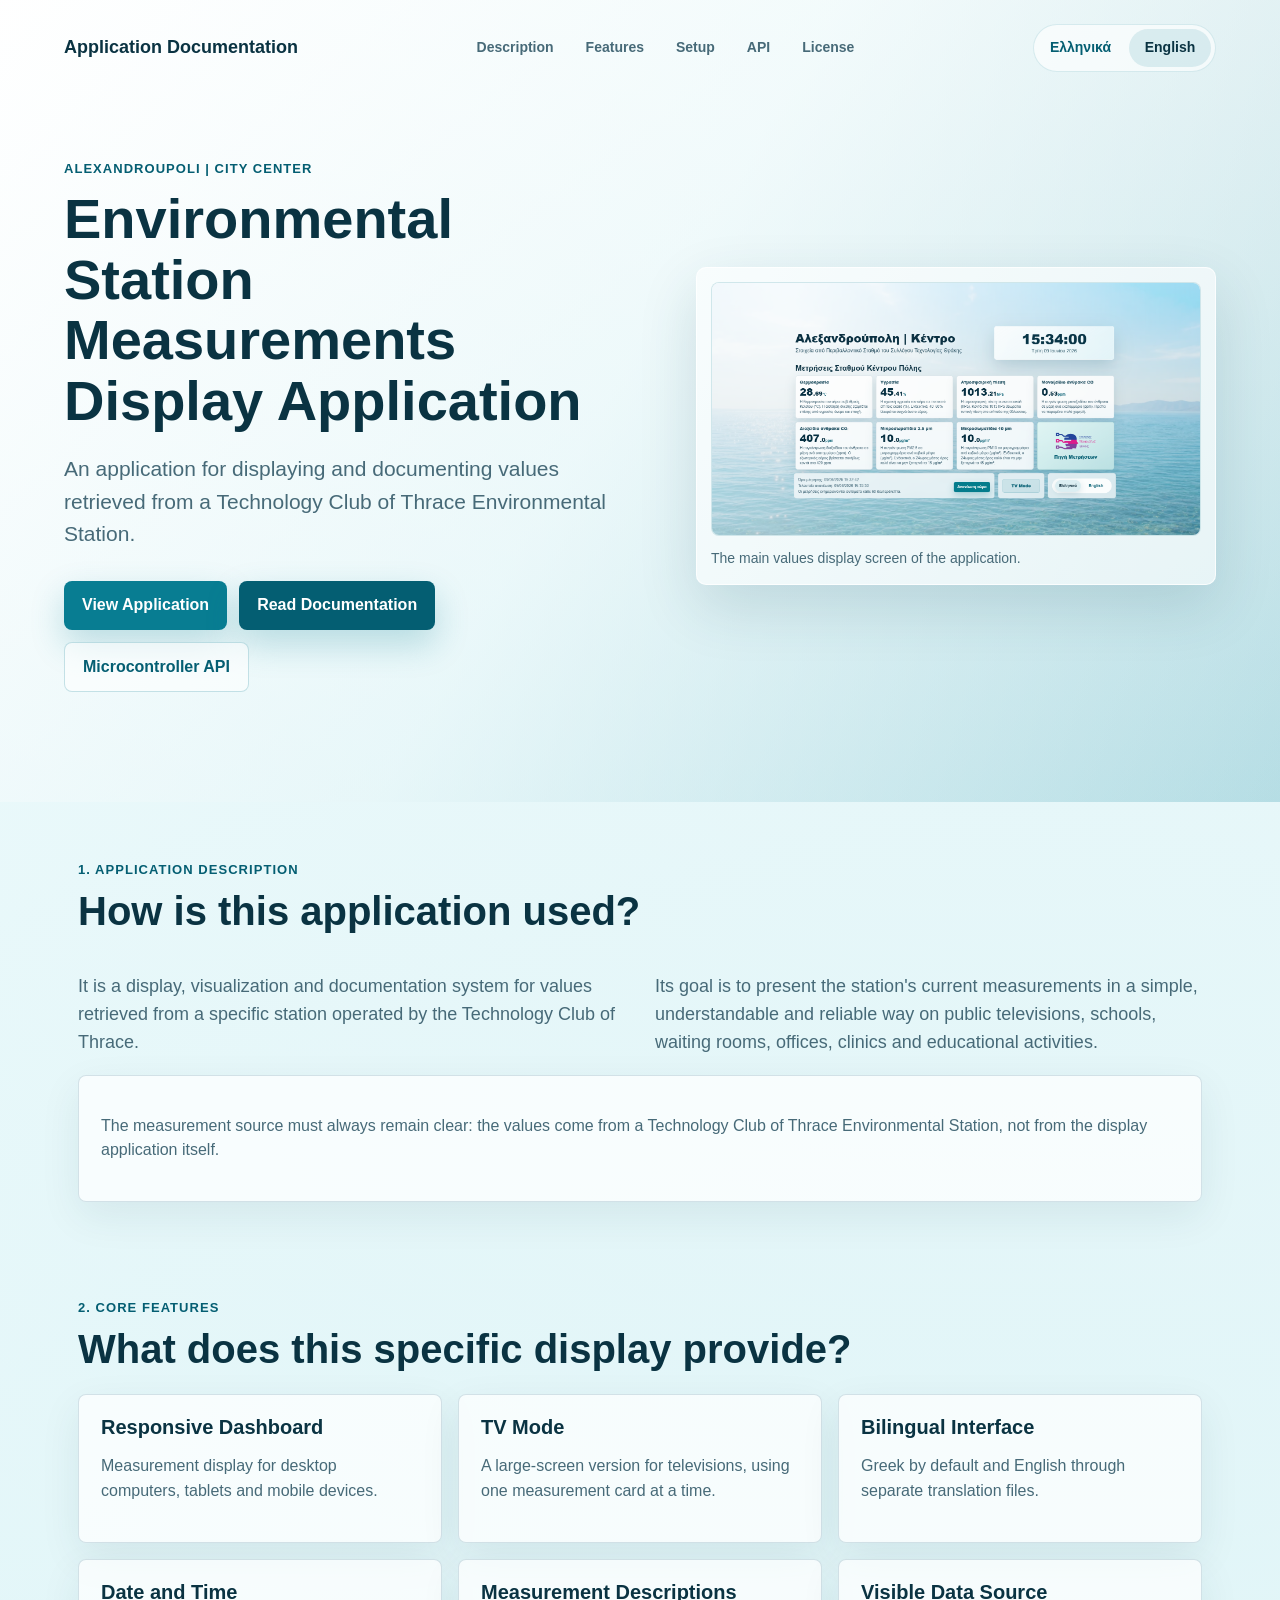
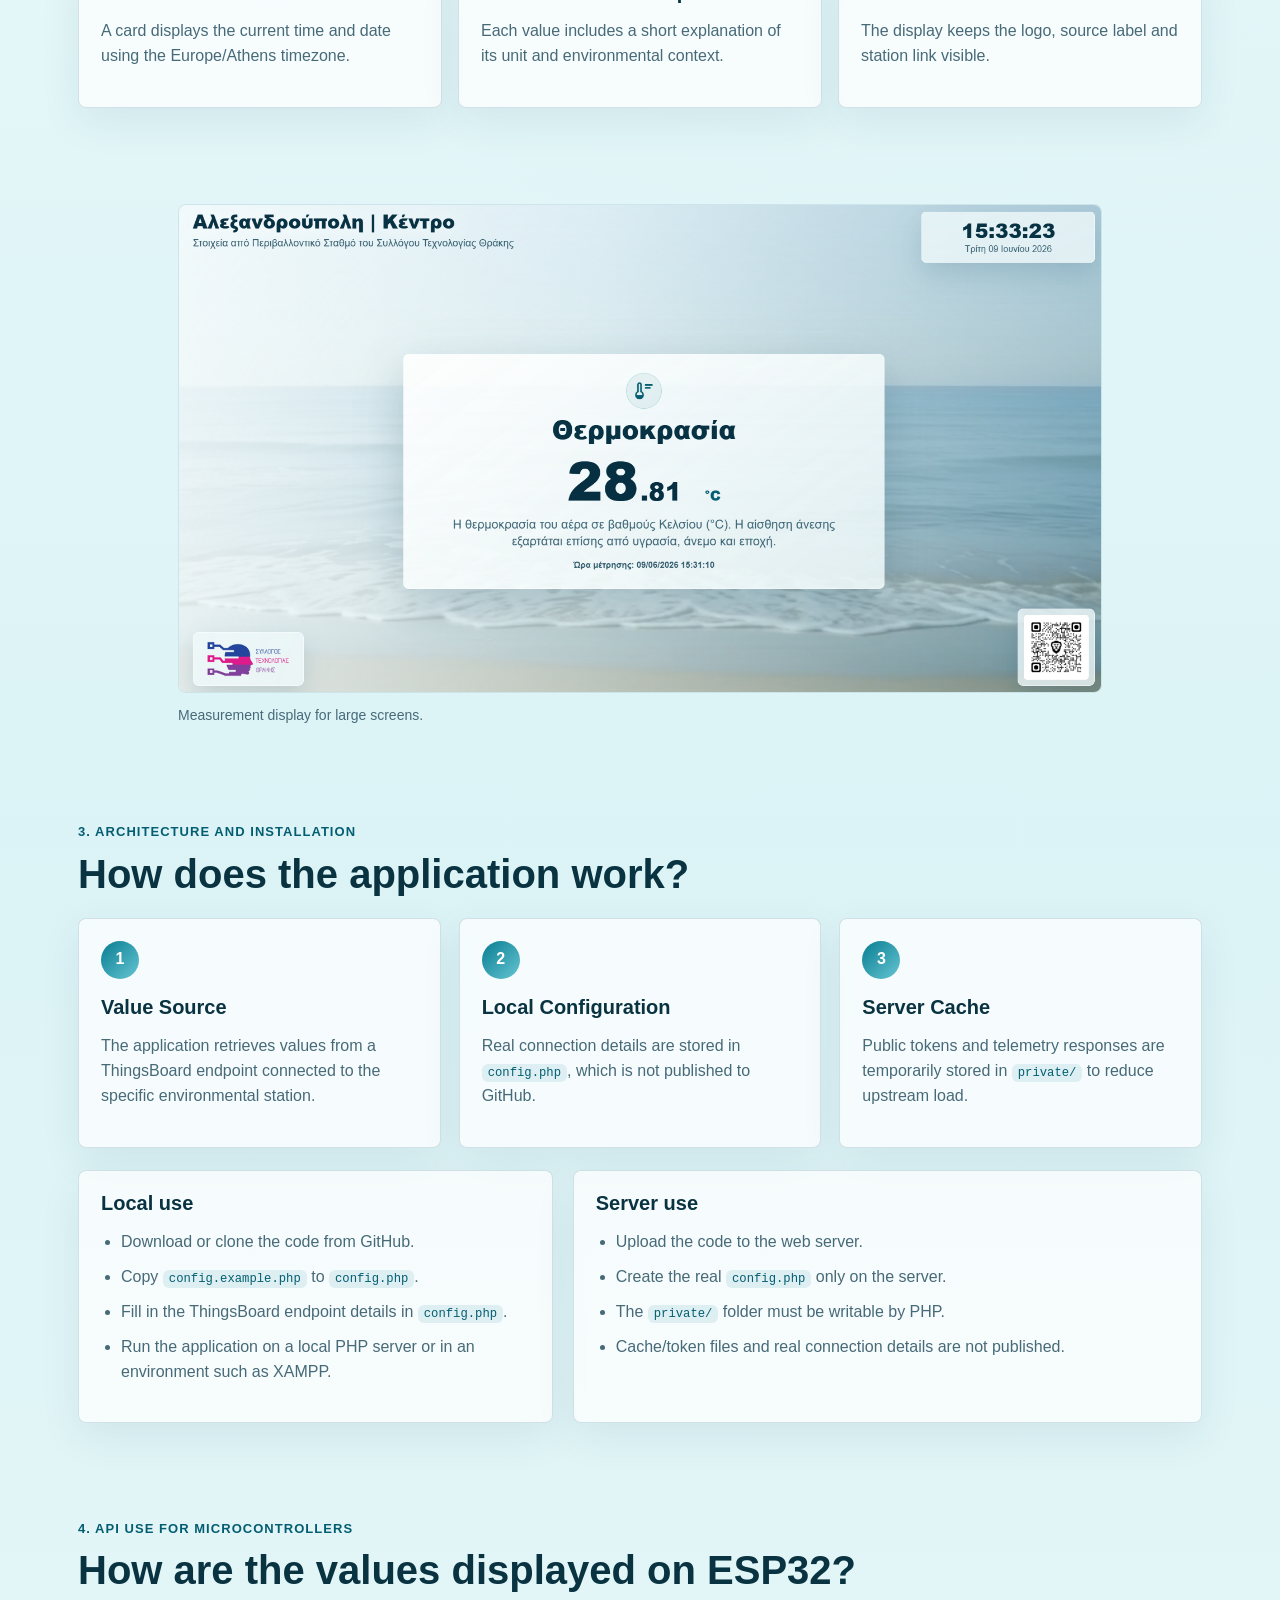
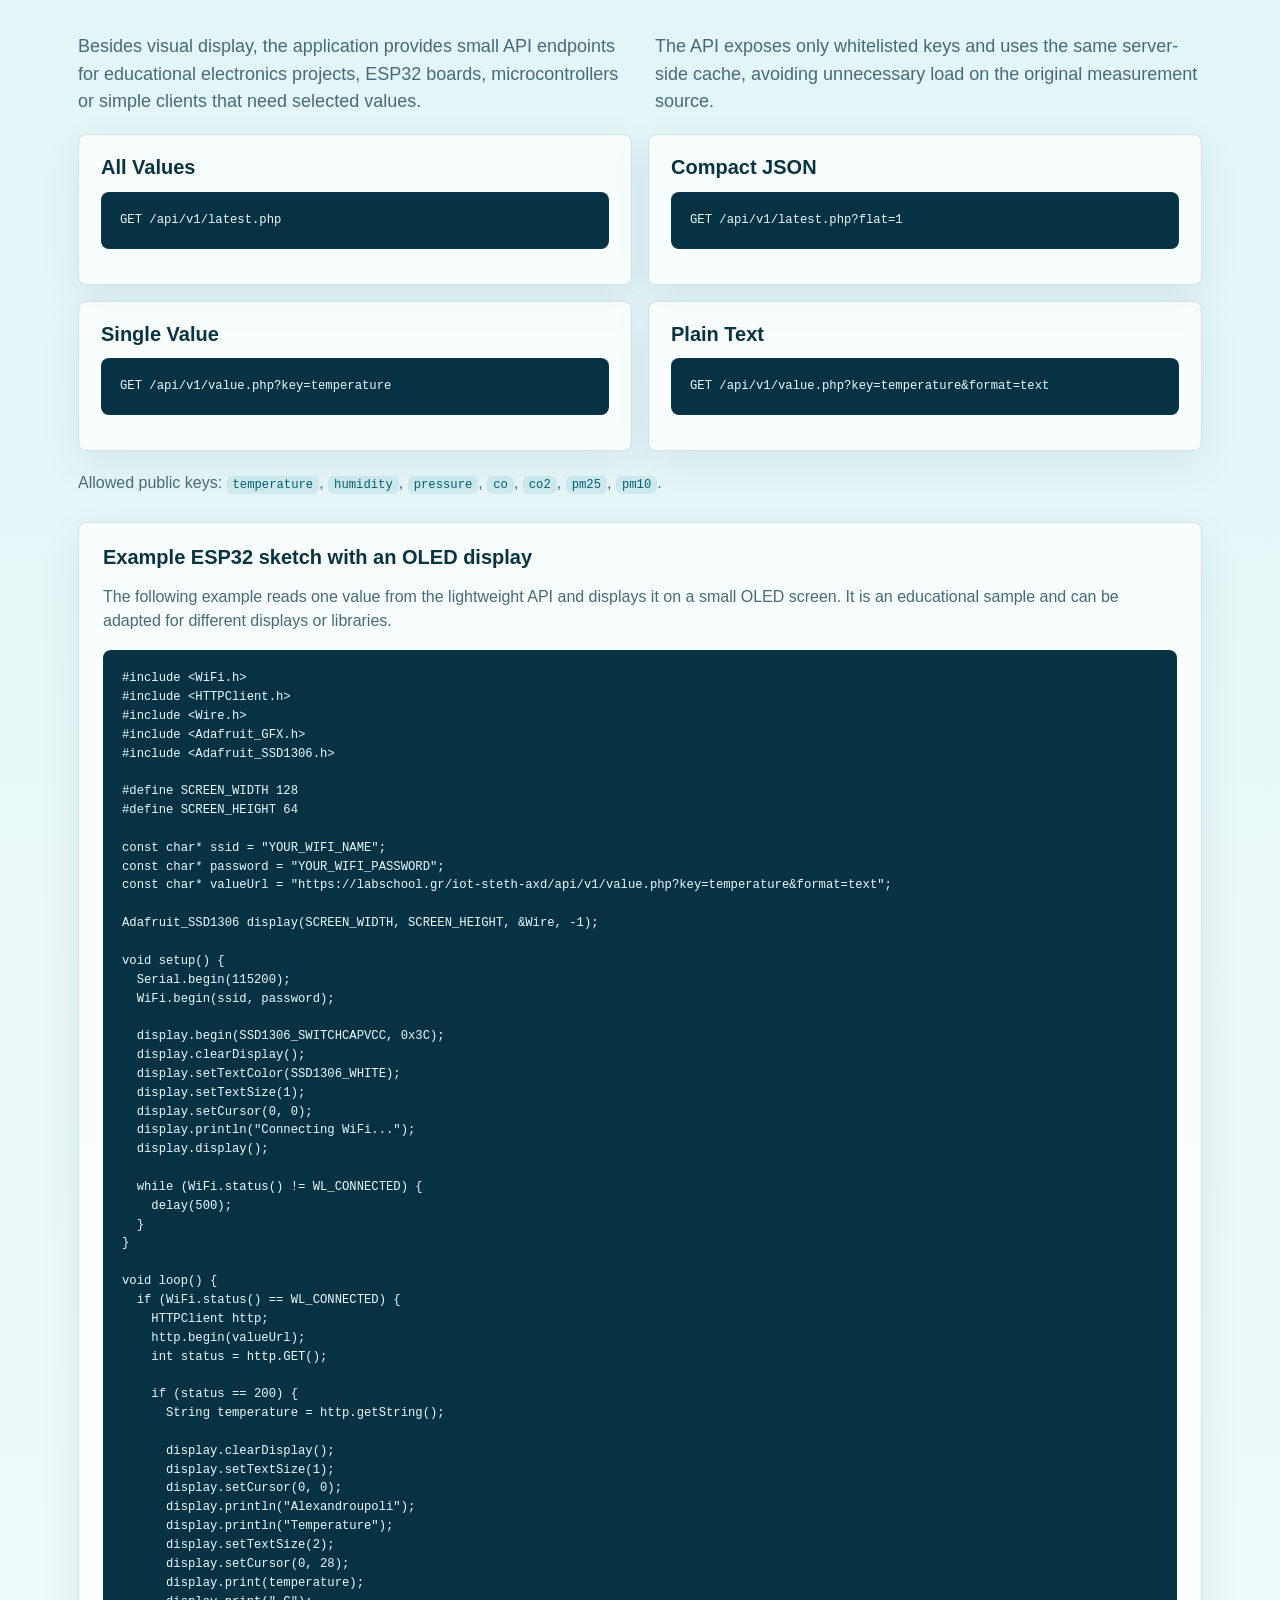
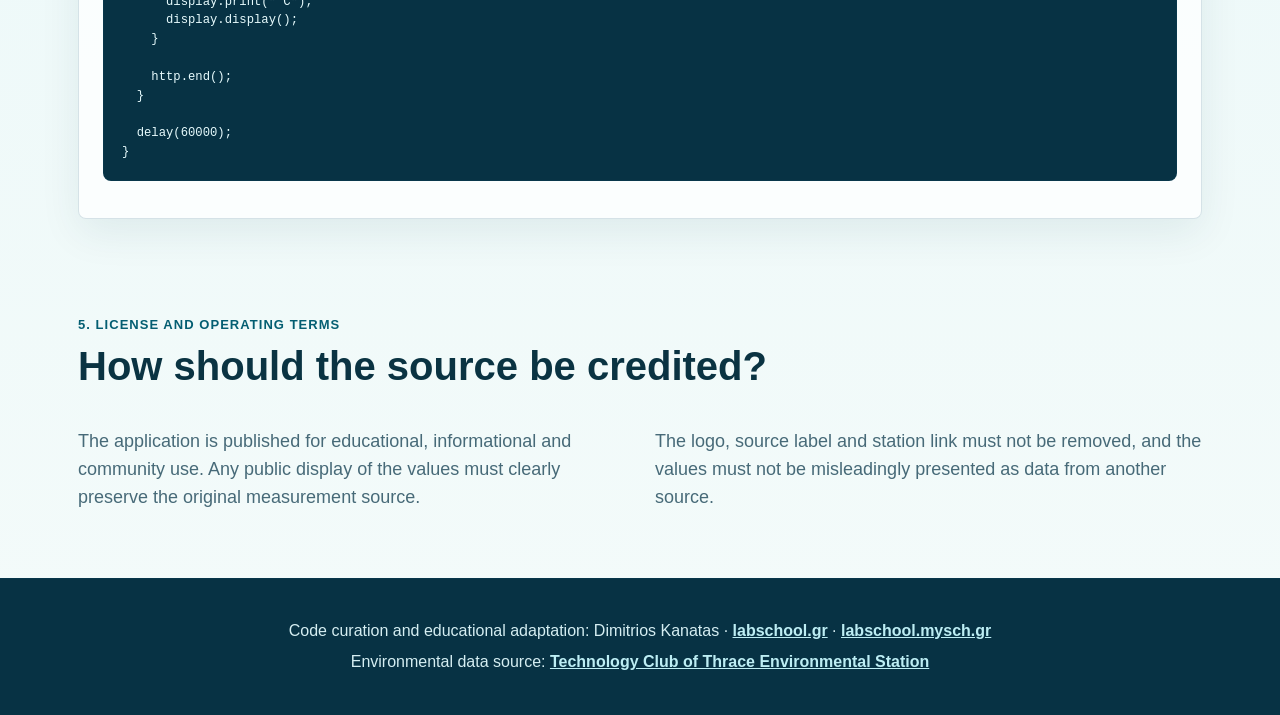
==== docs/en.html @ fb510822 "Initial release of environmental measurements display" ====
<!doctype html>
<html lang="en">
<head>
    <meta charset="utf-8">
    <meta name="viewport" content="width=device-width, initial-scale=1">
    <title>Environmental Station Measurements Display Application</title>
    <meta name="description" content="Documentation for an application that displays and documents values retrieved from a Technology Club of Thrace Environmental Station.">
    <link rel="icon" type="image/svg+xml" href="assets/favicon.svg">
    <link rel="stylesheet" href="styles.css">
</head>
<body>
<header class="site-hero" id="top">
    <nav class="topbar" aria-label="Documentation navigation">
        <a class="brand" href="#top">Application Documentation</a>
        <div class="nav-links">
            <a href="#description">Description</a>
            <a href="#features">Features</a>
            <a href="#architecture">Setup</a>
            <a href="#api">API</a>
            <a href="#license">License</a>
        </div>
        <div class="language-switch" aria-label="Language">
            <a href="index.html" lang="el">Ελληνικά</a>
            <a class="active" href="en.html" lang="en" aria-current="page">English</a>
        </div>
    </nav>

    <div class="hero-grid">
        <div class="hero-copy">
            <p class="eyebrow">Alexandroupoli | City Center</p>
            <h1>Environmental Station Measurements Display Application</h1>
            <p class="lead">
                An application for displaying and documenting values retrieved from a Technology
                Club of Thrace Environmental Station.
            </p>
            <div class="hero-actions">
                <a class="button primary" href="https://labschool.gr/iot-steth-axd/">View Application</a>
                <a class="button primary" href="#description">Read Documentation</a>
                <a class="button secondary" href="#api">Microcontroller API</a>
            </div>
        </div>

        <figure class="visual-card">
            <img
                class="doc-image"
                src="assets/images/iot-steth-axd.png"
                alt="Screenshot of the measurements display application"
            >
            <figcaption>The main values display screen of the application.</figcaption>
        </figure>
    </div>
</header>

<main>
    <section class="section intro-section" id="description">
        <div class="section-heading">
            <p class="eyebrow">1. Application Description</p>
            <h2>How is this application used?</h2>
        </div>
        <div class="text-columns">
            <p>
                It is a display, visualization and documentation system for values retrieved from a
                specific station operated by the Technology Club of Thrace.
            </p>
            <p>
                Its goal is to present the station's current measurements in a simple,
                understandable and reliable way on public televisions, schools, waiting rooms,
                offices, clinics and educational activities.
            </p>
        </div>
        <div class="callout">
            <p>
                The measurement source must always remain clear: the values come from a Technology
                Club of Thrace Environmental Station, not from the display application itself.
            </p>
        </div>
    </section>

    <section class="section" id="features">
        <div class="section-heading">
            <p class="eyebrow">2. Core Features</p>
            <h2>What does this specific display provide?</h2>
        </div>
        <div class="feature-grid">
            <article class="feature-card">
                <h3>Responsive Dashboard</h3>
                <p>Measurement display for desktop computers, tablets and mobile devices.</p>
            </article>
            <article class="feature-card">
                <h3>TV Mode</h3>
                <p>A large-screen version for televisions, using one measurement card at a time.</p>
            </article>
            <article class="feature-card">
                <h3>Bilingual Interface</h3>
                <p>Greek by default and English through separate translation files.</p>
            </article>
            <article class="feature-card">
                <h3>Date and Time</h3>
                <p>A card displays the current time and date using the Europe/Athens timezone.</p>
            </article>
            <article class="feature-card">
                <h3>Measurement Descriptions</h3>
                <p>Each value includes a short explanation of its unit and environmental context.</p>
            </article>
            <article class="feature-card">
                <h3>Visible Data Source</h3>
                <p>The display keeps the logo, source label and station link visible.</p>
            </article>
        </div>
    </section>

    <section class="section image-strip single-image" aria-label="TV Mode documentation image">
        <figure>
            <img
                class="doc-image"
                src="assets/images/iot-steth-axd-tv-mode.png"
                alt="Screenshot of the TV Mode measurements display"
            >
            <figcaption>Measurement display for large screens.</figcaption>
        </figure>
    </section>

    <section class="section" id="architecture">
        <div class="section-heading">
            <p class="eyebrow">3. Architecture and Installation</p>
            <h2>How does the application work?</h2>
        </div>
        <div class="architecture-flow">
            <article>
                <span class="step">1</span>
                <h3>Value Source</h3>
                <p>
                    The application retrieves values from a ThingsBoard endpoint connected to the
                    specific environmental station.
                </p>
            </article>
            <article>
                <span class="step">2</span>
                <h3>Local Configuration</h3>
                <p>
                    Real connection details are stored in <code>config.php</code>, which is not
                    published to GitHub.
                </p>
            </article>
            <article>
                <span class="step">3</span>
                <h3>Server Cache</h3>
                <p>
                    Public tokens and telemetry responses are temporarily stored in
                    <code>private/</code> to reduce upstream load.
                </p>
            </article>
        </div>

        <div class="checklist-grid setup-grid">
            <div>
                <h3>Local use</h3>
                <ul class="checklist">
                    <li>Download or clone the code from GitHub.</li>
                    <li>Copy <code>config.example.php</code> to <code>config.php</code>.</li>
                    <li>Fill in the ThingsBoard endpoint details in <code>config.php</code>.</li>
                    <li>Run the application on a local PHP server or in an environment such as XAMPP.</li>
                </ul>
            </div>
            <div>
                <h3>Server use</h3>
                <ul class="checklist">
                    <li>Upload the code to the web server.</li>
                    <li>Create the real <code>config.php</code> only on the server.</li>
                    <li>The <code>private/</code> folder must be writable by PHP.</li>
                    <li>Cache/token files and real connection details are not published.</li>
                </ul>
            </div>
        </div>
    </section>

    <section class="section" id="api">
        <div class="section-heading">
            <p class="eyebrow">4. API Use for Microcontrollers</p>
            <h2>How are the values displayed on ESP32?</h2>
        </div>
        <div class="text-columns">
            <p>
                Besides visual display, the application provides small API endpoints for
                educational electronics projects, ESP32 boards, microcontrollers or simple clients
                that need selected values.
            </p>
            <p>
                The API exposes only whitelisted keys and uses the same server-side cache, avoiding
                unnecessary load on the original measurement source.
            </p>
        </div>
        <div class="api-grid">
            <article>
                <h3>All Values</h3>
                <pre><code>GET /api/v1/latest.php</code></pre>
            </article>
            <article>
                <h3>Compact JSON</h3>
                <pre><code>GET /api/v1/latest.php?flat=1</code></pre>
            </article>
            <article>
                <h3>Single Value</h3>
                <pre><code>GET /api/v1/value.php?key=temperature</code></pre>
            </article>
            <article>
                <h3>Plain Text</h3>
                <pre><code>GET /api/v1/value.php?key=temperature&amp;format=text</code></pre>
            </article>
        </div>
        <p class="note">
            Allowed public keys: <code>temperature</code>, <code>humidity</code>,
            <code>pressure</code>, <code>co</code>, <code>co2</code>,
            <code>pm25</code>, <code>pm10</code>.
        </p>

        <article class="code-example">
            <h3>Example ESP32 sketch with an OLED display</h3>
            <p>
                The following example reads one value from the lightweight API and displays it on
                a small OLED screen. It is an educational sample and can be adapted for different
                displays or libraries.
            </p>
            <pre><code>#include &lt;WiFi.h&gt;
#include &lt;HTTPClient.h&gt;
#include &lt;Wire.h&gt;
#include &lt;Adafruit_GFX.h&gt;
#include &lt;Adafruit_SSD1306.h&gt;

#define SCREEN_WIDTH 128
#define SCREEN_HEIGHT 64

const char* ssid = "YOUR_WIFI_NAME";
const char* password = "YOUR_WIFI_PASSWORD";
const char* valueUrl = "https://labschool.gr/iot-steth-axd/api/v1/value.php?key=temperature&amp;format=text";

Adafruit_SSD1306 display(SCREEN_WIDTH, SCREEN_HEIGHT, &Wire, -1);

void setup() {
  Serial.begin(115200);
  WiFi.begin(ssid, password);

  display.begin(SSD1306_SWITCHCAPVCC, 0x3C);
  display.clearDisplay();
  display.setTextColor(SSD1306_WHITE);
  display.setTextSize(1);
  display.setCursor(0, 0);
  display.println("Connecting WiFi...");
  display.display();

  while (WiFi.status() != WL_CONNECTED) {
    delay(500);
  }
}

void loop() {
  if (WiFi.status() == WL_CONNECTED) {
    HTTPClient http;
    http.begin(valueUrl);
    int status = http.GET();

    if (status == 200) {
      String temperature = http.getString();

      display.clearDisplay();
      display.setTextSize(1);
      display.setCursor(0, 0);
      display.println("Alexandroupoli");
      display.println("Temperature");
      display.setTextSize(2);
      display.setCursor(0, 28);
      display.print(temperature);
      display.print(" C");
      display.display();
    }

    http.end();
  }

  delay(60000);
}</code></pre>
        </article>
    </section>

    <section class="section" id="license">
        <div class="section-heading">
            <p class="eyebrow">5. License and Operating Terms</p>
            <h2>How should the source be credited?</h2>
        </div>
        <div class="text-columns">
            <p>
                The application is published for educational, informational and community use. Any
                public display of the values must clearly preserve the original measurement source.
            </p>
            <p>
                The logo, source label and station link must not be removed, and the values must
                not be misleadingly presented as data from another source.
            </p>
        </div>
    </section>
</main>

<footer class="site-footer">
    <p>
        Code curation and educational adaptation: Dimitrios Kanatas ·
        <a href="https://labschool.gr">labschool.gr</a> ·
        <a href="https://labschool.mysch.gr">labschool.mysch.gr</a>
    </p>
    <p>
        Environmental data source:
        <a href="https://steth.gr/env">Technology Club of Thrace Environmental Station</a>
    </p>
</footer>
</body>
</html>
---- docs/styles.css ----
:root {
    --ink: #0a3342;
    --muted: #476a78;
    --sea: #087d92;
    --sea-dark: #045e72;
    --foam: #edf9fa;
    --foam-strong: #ffffff;
    --sand: #f4d89d;
    --line: rgba(13, 83, 111, 0.16);
    --shadow: 0 22px 60px rgba(7, 61, 82, 0.14);
}

* {
    box-sizing: border-box;
}

html {
    scroll-behavior: smooth;
}

body {
    margin: 0;
    color: var(--ink);
    font-family: Arial, Helvetica, sans-serif;
    line-height: 1.55;
    background:
        linear-gradient(180deg, rgba(241, 252, 253, 0.94), rgba(210, 240, 244, 0.78) 44%, rgba(244, 251, 250, 1)),
        radial-gradient(circle at 78% 8%, rgba(8, 125, 146, 0.22), transparent 28%);
}

a {
    color: var(--sea-dark);
    font-weight: 700;
}

code {
    padding: 2px 6px;
    border-radius: 6px;
    background: rgba(8, 125, 146, 0.1);
    color: var(--sea-dark);
    font-size: 0.94em;
}

pre {
    overflow-x: auto;
    padding: 18px;
    border: 1px solid var(--line);
    border-radius: 8px;
    background: #073244;
    color: #e7fbfd;
    line-height: 1.45;
}

pre code {
    padding: 0;
    background: transparent;
    color: inherit;
}

.site-hero {
    min-height: 88vh;
    padding: 24px min(5vw, 72px) 70px;
    background:
        linear-gradient(120deg, rgba(255, 255, 255, 0.84), rgba(237, 249, 250, 0.64) 48%, rgba(8, 125, 146, 0.18)),
        linear-gradient(180deg, rgba(255, 255, 255, 0.9), rgba(209, 238, 244, 0.5));
}

.topbar {
    display: flex;
    align-items: center;
    justify-content: space-between;
    gap: 24px;
    max-width: 1180px;
    margin: 0 auto;
}

.brand {
    color: var(--ink);
    font-size: 18px;
    font-weight: 800;
    text-decoration: none;
}

.nav-links {
    display: flex;
    flex-wrap: wrap;
    justify-content: flex-end;
    gap: 12px;
}

.nav-links a {
    padding: 8px 10px;
    border-radius: 999px;
    color: var(--muted);
    font-size: 14px;
    text-decoration: none;
}

.nav-links a:hover,
.nav-links a:focus-visible {
    background: rgba(8, 125, 146, 0.1);
    color: var(--sea-dark);
}

.language-switch {
    display: flex;
    gap: 6px;
    padding: 4px;
    border: 1px solid rgba(8, 125, 146, 0.14);
    border-radius: 999px;
    background: rgba(255, 255, 255, 0.62);
}

.language-switch a {
    min-width: 82px;
    padding: 8px 12px;
    border-radius: 999px;
    color: var(--sea-dark);
    font-size: 14px;
    font-weight: 800;
    text-align: center;
    text-decoration: none;
}

.language-switch a.active {
    background: rgba(8, 125, 146, 0.12);
    color: var(--ink);
}

.hero-grid {
    display: grid;
    grid-template-columns: minmax(0, 1fr) minmax(320px, 520px);
    gap: min(6vw, 70px);
    align-items: center;
    max-width: 1180px;
    min-height: 68vh;
    margin: 48px auto 0;
}

.eyebrow {
    margin: 0 0 10px;
    color: var(--sea-dark);
    font-size: 13px;
    font-weight: 800;
    letter-spacing: 0.08em;
    text-transform: uppercase;
}

h1,
h2,
h3 {
    margin: 0;
    line-height: 1.08;
}

h1 {
    max-width: 760px;
    font-size: clamp(34px, 4.6vw, 56px);
    letter-spacing: 0;
}

h2 {
    font-size: clamp(28px, 3.2vw, 40px);
}

h3 {
    font-size: 20px;
}

.lead {
    max-width: 690px;
    margin: 22px 0 0;
    color: var(--muted);
    font-size: 21px;
}

.hero-actions {
    display: flex;
    flex-wrap: wrap;
    gap: 12px;
    margin-top: 30px;
}

.button {
    display: inline-flex;
    align-items: center;
    min-height: 44px;
    padding: 12px 18px;
    border-radius: 8px;
    text-decoration: none;
}

.button.primary {
    background: var(--sea);
    color: #fff;
    box-shadow: 0 14px 34px rgba(8, 125, 146, 0.24);
}

.button.primary + .button.primary {
    background: var(--sea-dark);
}

.button.secondary {
    border: 1px solid rgba(8, 125, 146, 0.22);
    background: rgba(255, 255, 255, 0.58);
    color: var(--sea-dark);
}

.visual-card,
.image-strip figure {
    margin: 0;
}

.visual-card {
    padding: 14px;
    border: 1px solid rgba(255, 255, 255, 0.76);
    border-radius: 10px;
    background: rgba(255, 255, 255, 0.58);
    box-shadow: var(--shadow);
}

.image-placeholder {
    display: grid;
    min-height: 320px;
    place-items: center;
    border: 1px solid rgba(8, 125, 146, 0.2);
    border-radius: 8px;
    background:
        linear-gradient(150deg, rgba(255, 255, 255, 0.88), rgba(219, 247, 250, 0.76)),
        repeating-linear-gradient(-45deg, rgba(8, 125, 146, 0.07) 0 10px, transparent 10px 22px);
    color: var(--sea-dark);
    font-weight: 800;
    text-align: center;
}

.image-placeholder.small {
    min-height: 210px;
}

.doc-image {
    display: block;
    width: 100%;
    height: auto;
    border: 1px solid rgba(8, 125, 146, 0.18);
    border-radius: 8px;
    background: rgba(255, 255, 255, 0.72);
}

figcaption {
    margin-top: 12px;
    color: var(--muted);
    font-size: 14px;
}

.section {
    max-width: 1180px;
    margin: 0 auto;
    padding: 48px min(5vw, 28px);
}

.intro-section {
    padding-top: 58px;
}

.section-heading {
    max-width: 1040px;
    margin-bottom: 22px;
}

.text-columns {
    display: grid;
    grid-template-columns: repeat(2, minmax(0, 1fr));
    gap: 30px;
    color: var(--muted);
    font-size: 18px;
}

.feature-grid,
.api-grid {
    display: grid;
    grid-template-columns: repeat(3, minmax(0, 1fr));
    gap: 16px;
}

.feature-card,
.api-grid article,
.architecture-flow article,
.callout,
.checklist-grid > div {
    border: 1px solid var(--line);
    border-radius: 8px;
    background: rgba(255, 255, 255, 0.72);
    box-shadow: 0 14px 40px rgba(7, 61, 82, 0.08);
}

.feature-card,
.api-grid article,
.architecture-flow article {
    padding: 22px;
}

.feature-card p,
.api-grid p,
.architecture-flow p,
.callout p {
    color: var(--muted);
}

.image-strip {
    display: grid;
    grid-template-columns: repeat(3, minmax(0, 1fr));
    gap: 18px;
}

.image-strip.single-image {
    grid-template-columns: minmax(0, 1fr);
    max-width: 980px;
}

.architecture-flow {
    display: grid;
    grid-template-columns: repeat(3, minmax(0, 1fr));
    gap: 18px;
}

.step {
    display: inline-grid;
    width: 38px;
    height: 38px;
    margin-bottom: 18px;
    place-items: center;
    border-radius: 50%;
    background: linear-gradient(135deg, var(--sea), #66c5d2);
    color: #fff;
    font-weight: 800;
}

.callout {
    padding: 22px;
}

.checklist-grid {
    display: grid;
    grid-template-columns: minmax(0, 0.86fr) minmax(0, 1.14fr);
    gap: 20px;
}

.setup-grid {
    margin-top: 22px;
}

.checklist-grid > div {
    padding: 22px;
}

.checklist {
    display: grid;
    gap: 10px;
    padding-left: 20px;
    color: var(--muted);
}

.api-grid {
    grid-template-columns: repeat(2, minmax(0, 1fr));
}

.note {
    margin-top: 20px;
    color: var(--muted);
}

.code-example {
    margin-top: 26px;
    padding: 24px;
    border: 1px solid var(--line);
    border-radius: 8px;
    background: rgba(255, 255, 255, 0.72);
    box-shadow: 0 14px 40px rgba(7, 61, 82, 0.08);
}

.code-example p {
    color: var(--muted);
}

.site-footer {
    padding: 34px min(5vw, 72px);
    border-top: 1px solid var(--line);
    background: #073244;
    color: #d5eef2;
    text-align: center;
}

.site-footer p {
    margin: 6px 0;
}

.site-footer a {
    color: #bdeef4;
}

@media (max-width: 860px) {
    .topbar,
    .hero-grid,
    .text-columns,
    .feature-grid,
    .image-strip,
    .architecture-flow,
    .checklist-grid,
    .api-grid {
        grid-template-columns: 1fr;
    }

    .topbar {
        display: grid;
        justify-items: start;
    }

    .nav-links,
    .language-switch {
        justify-content: flex-start;
    }

    .hero-grid {
        min-height: auto;
    }

    .site-hero {
        min-height: auto;
    }
}
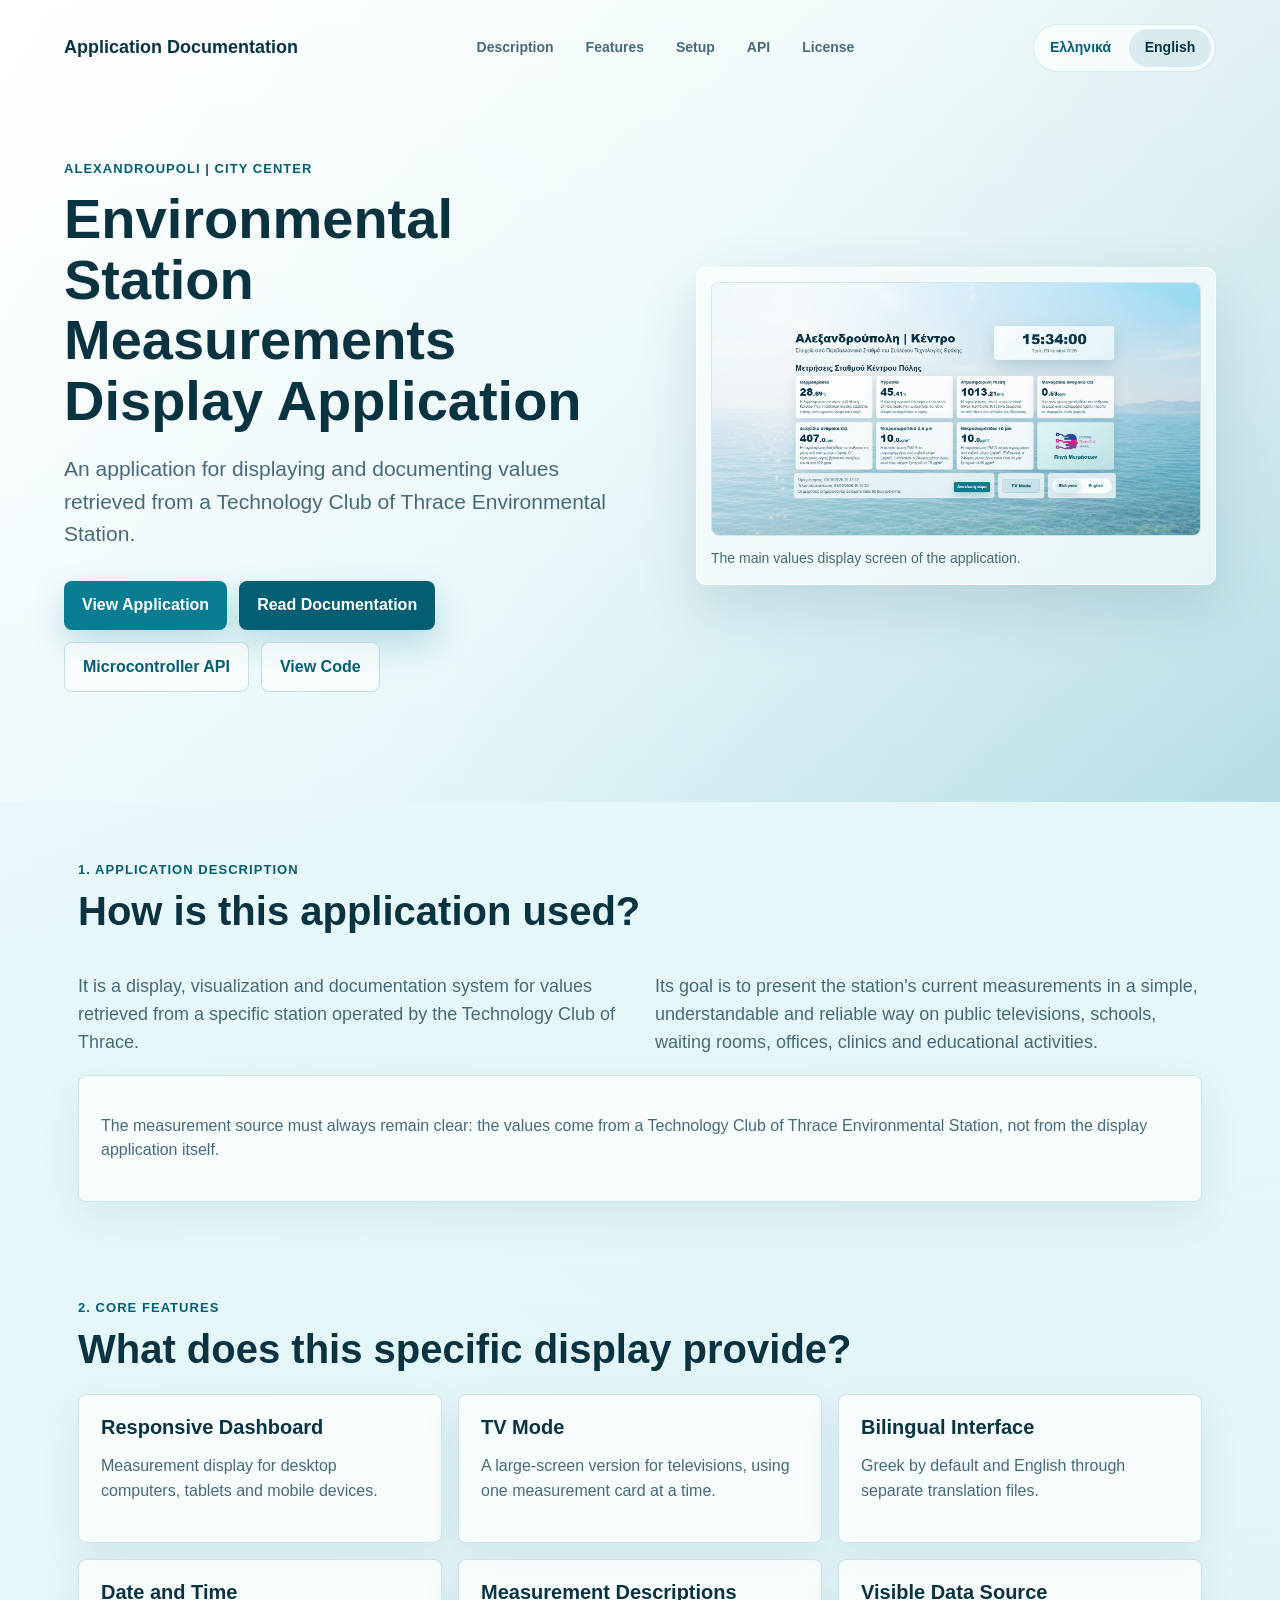
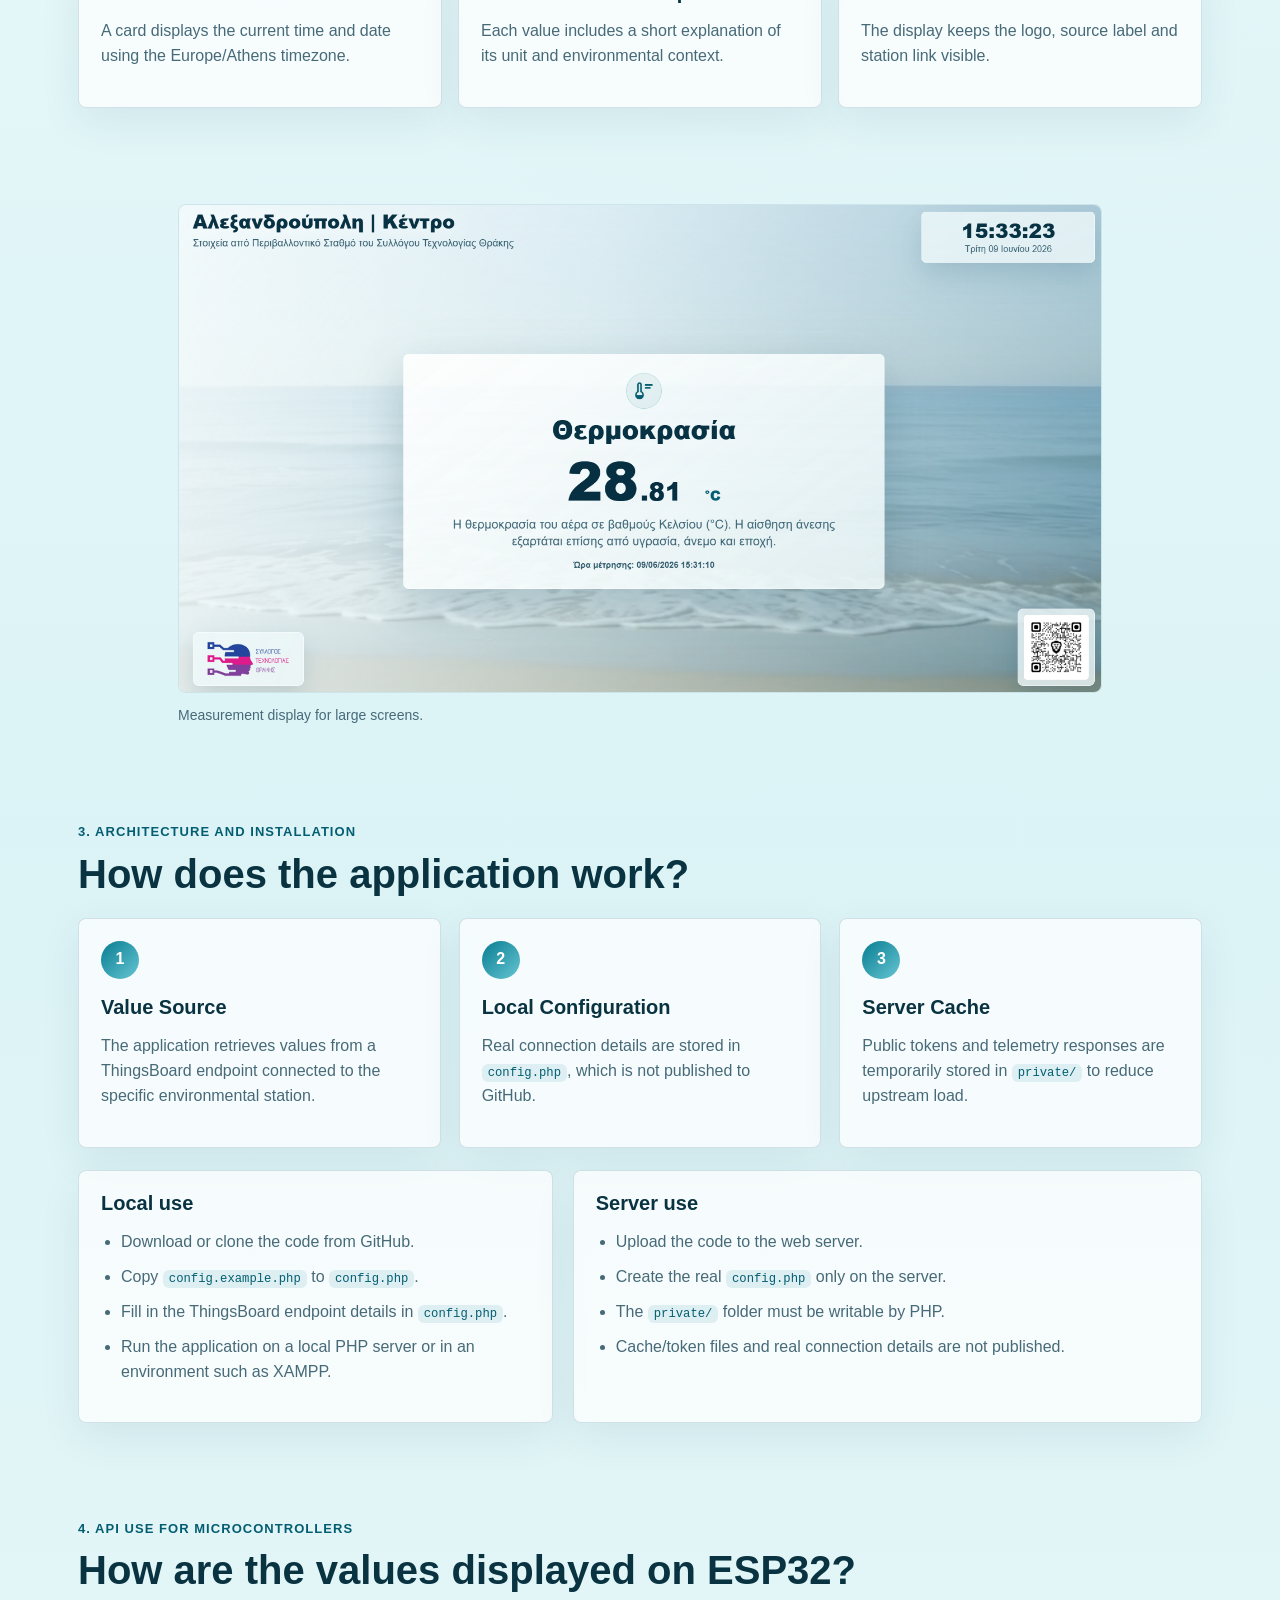
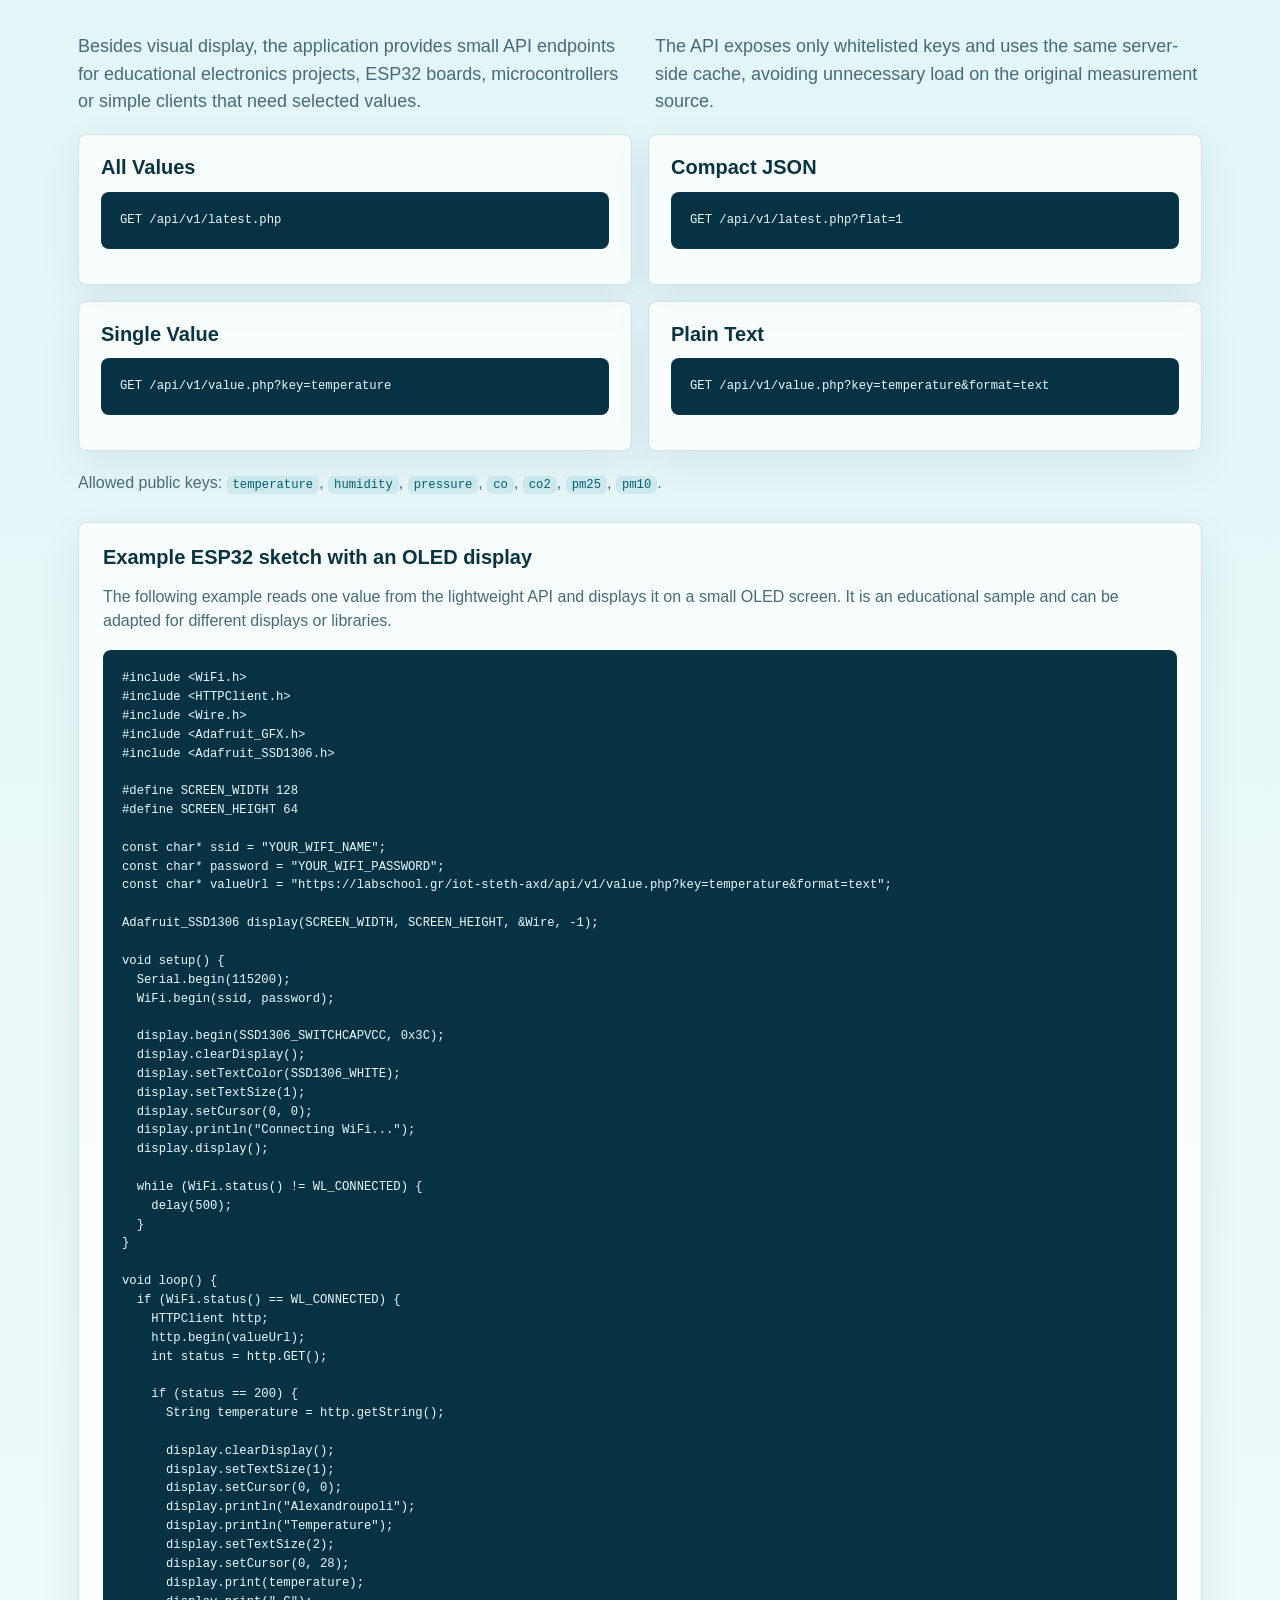
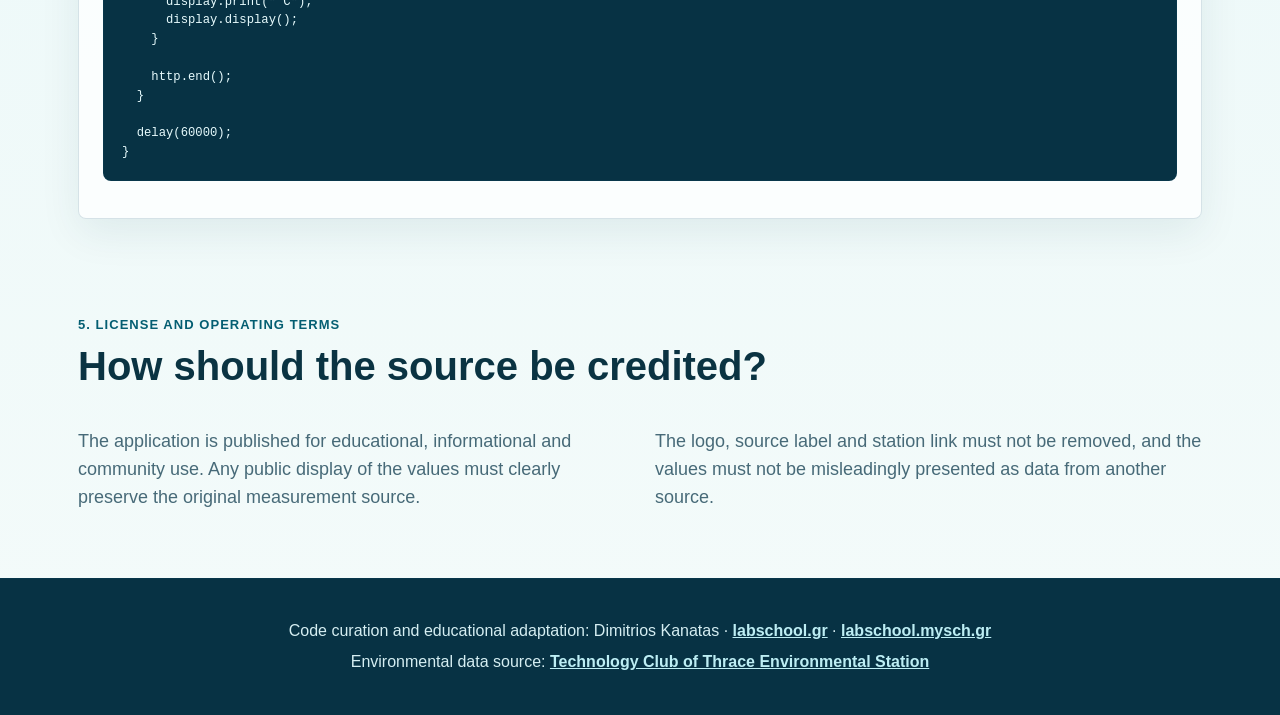
==== commit af2f6ea0: "Add documentation and source code links" ====
--- a/docs/en.html
+++ b/docs/en.html
@@ -37,6 +37,7 @@
                 <a class="button primary" href="https://labschool.gr/iot-steth-axd/">View Application</a>
                 <a class="button primary" href="#description">Read Documentation</a>
                 <a class="button secondary" href="#api">Microcontroller API</a>
+                <a class="button secondary" href="https://github.com/LabSchool-GR/iot-steth-axd">View Code</a>
             </div>
         </div>
 
